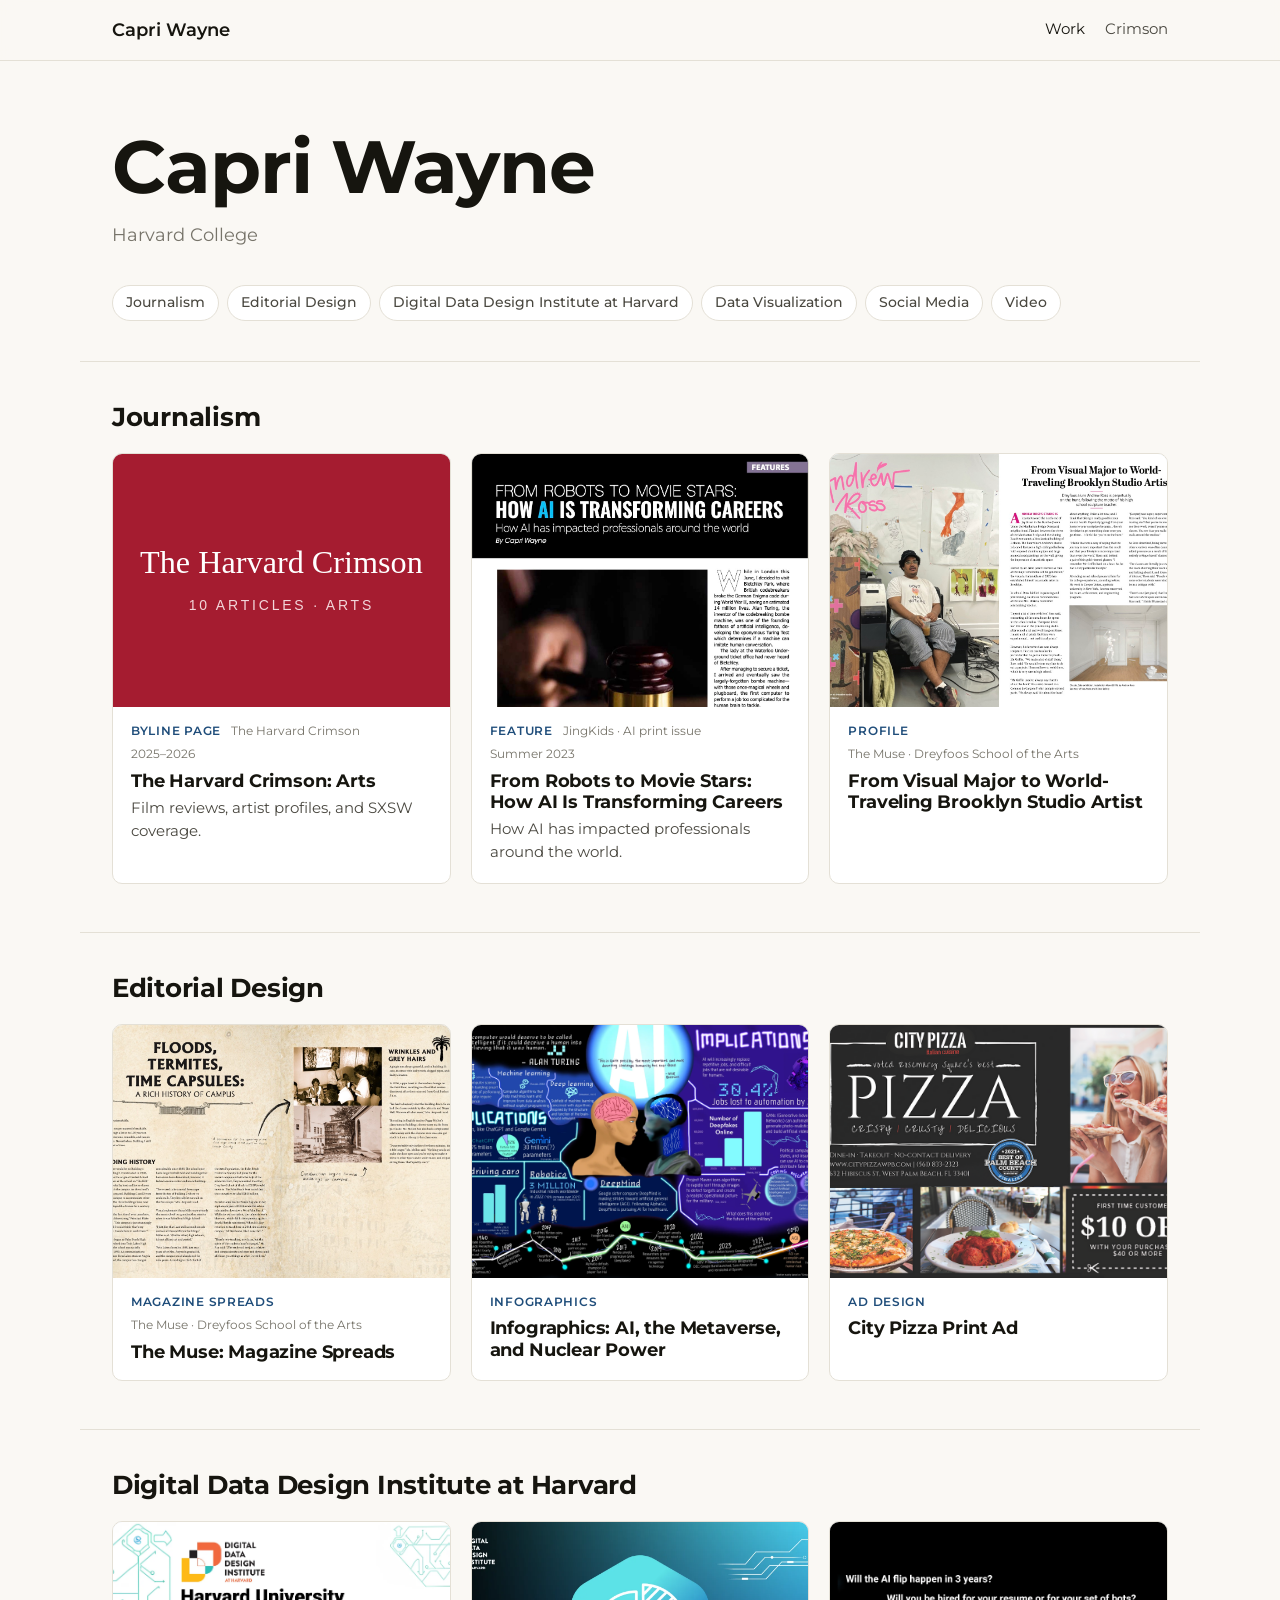
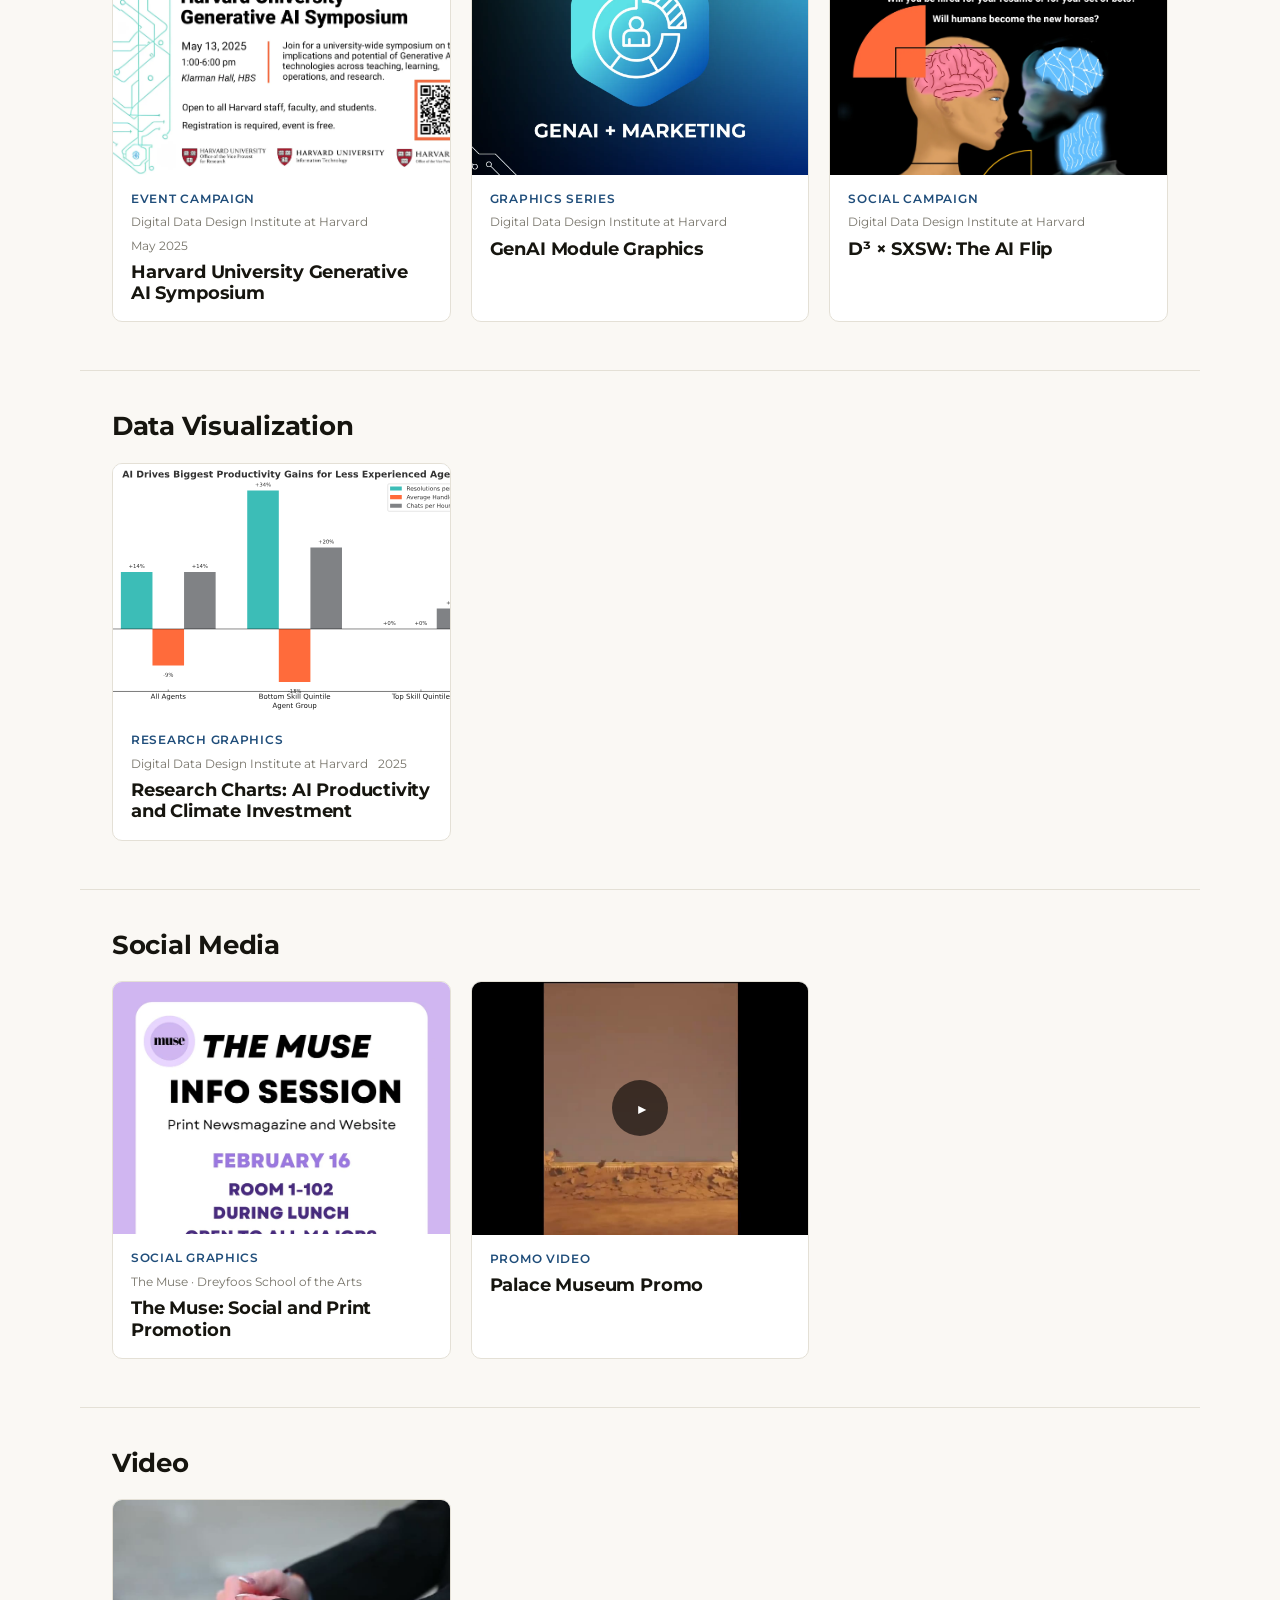
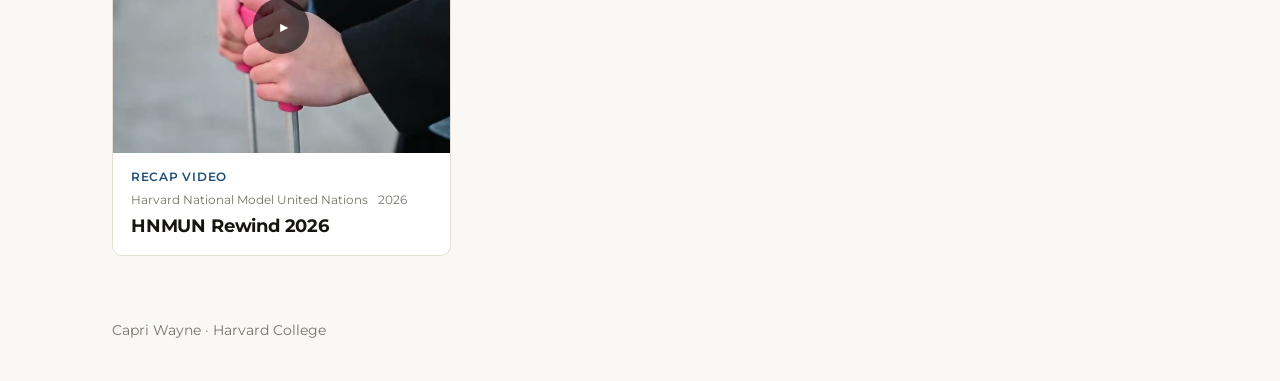
==== index.html @ 08fdefea "Portfolio site: journalism, design, D3, data viz, social, and video work Co-Authored-By: Claude Opus" ====
<!doctype html>
<html lang="en">
<head>
  <meta charset="utf-8">
  <meta name="viewport" content="width=device-width, initial-scale=1">
  <title>Capri Wayne · Portfolio</title>
  <meta name="description" content="Selected work by Capri Wayne, Harvard College.">
  <link rel="preconnect" href="https://fonts.googleapis.com">
  <link rel="preconnect" href="https://fonts.gstatic.com" crossorigin>
  <link href="https://fonts.googleapis.com/css2?family=Montserrat:wght@400;500;600;700&display=swap" rel="stylesheet">
  <link rel="stylesheet" href="assets/css/style.css">
</head>
<body data-page="home">
  <header class="masthead">
    <div class="wrap masthead-inner">
      <a class="brand" href="./" data-site="name"></a>
      <nav class="nav" id="nav"></nav>
    </div>
  </header>

  <main>
    <section class="hero wrap">
      <h1 data-site="name"></h1>
      <p class="school" data-site="school"></p>
    </section>

    <div class="wrap section-jump" id="section-jump" aria-label="Jump to section"></div>
    <div id="sections"></div>
  </main>

  <footer class="wrap footer">
    <span data-site="name"></span> · <span data-site="school"></span>
  </footer>

  <script src="data/content.js"></script>
  <script src="assets/js/site.js"></script>
</body>
</html>
---- assets/css/style.css ----
/* ---------- Tokens ---------- */
:root {
  --paper: #faf8f4;
  --surface: #ffffff;
  --ink: #16150f;
  --ink-2: #4a4840;
  --ink-3: #77746a;
  --rule: #e4e0d6;
  --accent: #1f4d7a;
  --accent-ink: #ffffff;
  --accent-soft: #e6eef6;
  --serif: var(--sans);
  --sans: "Montserrat", system-ui, -apple-system, "Segoe UI", sans-serif;
  --radius: 10px;
  --max: 1120px;
  color-scheme: light;
}
@media (prefers-color-scheme: dark) {
  :root:not([data-theme="light"]) {
    --paper: #141412; --surface: #1c1c19; --ink: #f1eee6; --ink-2: #c4c0b4; --ink-3: #908c80;
    --rule: #2f2e29; --accent: #8db8e3; --accent-ink: #0e1a26; --accent-soft: #1d2a37;
    color-scheme: dark;
  }
}
:root[data-theme="dark"] {
  --paper: #141412; --surface: #1c1c19; --ink: #f1eee6; --ink-2: #c4c0b4; --ink-3: #908c80;
  --rule: #2f2e29; --accent: #8db8e3; --accent-ink: #0e1a26; --accent-soft: #1d2a37;
  color-scheme: dark;
}

/* ---------- Base ---------- */
* { box-sizing: border-box; }
html { scroll-behavior: smooth; }
body { margin: 0; background: var(--paper); color: var(--ink); font: 16px/1.6 var(--sans); -webkit-font-smoothing: antialiased; }
a { color: var(--accent); }
img { max-width: 100%; display: block; }
.wrap { max-width: var(--max); margin: 0 auto; padding: 0 16px; }
@media (min-width: 720px) { .wrap { padding: 0 32px; } }
h1, h2, h3 { font-family: var(--serif); font-weight: 700; line-height: 1.15; margin: 0; letter-spacing: -.01em; }
:focus-visible { outline: 2px solid var(--accent); outline-offset: 2px; }

/* ---------- Masthead ---------- */
.masthead {
  border-bottom: 1px solid var(--rule); position: sticky; top: 0; z-index: 10;
  background: color-mix(in srgb, var(--paper) 92%, transparent); backdrop-filter: blur(8px);
}
.masthead-inner { display: flex; align-items: center; justify-content: space-between; gap: 16px; height: 60px; }
.brand { font-family: var(--serif); font-size: 1.15rem; font-weight: 600; color: var(--ink); text-decoration: none; white-space: nowrap; }
.nav { display: flex; gap: 20px; font-size: .92rem; }
.nav a { color: var(--ink-2); text-decoration: none; }
.nav a:hover, .nav a[aria-current="page"] { color: var(--ink); }

/* ---------- Hero ---------- */
.hero { padding-top: 64px; padding-bottom: 8px; }
.hero h1 { font-size: clamp(2.6rem, 7vw, 4.6rem); letter-spacing: -.015em; }
.school { margin: 10px 0 0; font-size: 1.15rem; color: var(--ink-3); }

.section-jump { display: flex; flex-wrap: wrap; gap: 8px; padding-top: 28px; padding-bottom: 8px; }
.section-jump a {
  font-size: .85rem; font-weight: 500; text-decoration: none; color: var(--ink-2);
  border: 1px solid var(--rule); background: var(--surface); padding: 6px 13px; border-radius: 999px;
}
.section-jump a:hover { border-color: var(--ink-3); color: var(--ink); }

/* ---------- Sections ---------- */
.section { scroll-margin-top: 60px; padding-top: 40px; padding-bottom: 16px; border-top: 1px solid var(--rule); margin-top: 32px; }
.section h2 { font-size: 1.6rem; margin-bottom: 22px; }

/* ---------- Cards ---------- */
.grid { display: grid; gap: 20px; grid-template-columns: repeat(auto-fill, minmax(min(100%, 300px), 1fr)); }
.card {
  display: flex; flex-direction: column; background: var(--surface); border: 1px solid var(--rule);
  border-radius: var(--radius); overflow: hidden; text-decoration: none; color: inherit;
  transition: transform .15s ease, box-shadow .15s ease, border-color .15s ease;
}
.card:hover { transform: translateY(-2px); border-color: var(--ink-3); box-shadow: 0 8px 24px -12px rgb(0 0 0 / .25); }
.card-media { aspect-ratio: 4 / 3; background: var(--accent-soft); position: relative; overflow: hidden; }
.card-media img { width: 100%; height: 100%; object-fit: cover; object-position: top center; }
.card-media .placeholder { position: absolute; inset: 0; display: grid; place-items: center; padding: 24px; text-align: center; }
.card-media .placeholder span { font-family: var(--serif); font-size: 1.6rem; line-height: 1.2; color: var(--accent); }
.play {
  position: absolute; left: 50%; top: 50%; transform: translate(-50%, -50%);
  width: 56px; height: 56px; border-radius: 50%; display: grid; place-items: center;
  background: rgb(0 0 0 / .6); color: #fff; font-size: 1.2rem; padding-left: 4px;
}
.card-body { padding: 14px 18px 18px; display: flex; flex-direction: column; gap: 6px; flex: 1; }
.meta { display: flex; flex-wrap: wrap; align-items: center; gap: 4px 10px; font-size: .76rem; color: var(--ink-3); }
.kind { font-weight: 600; text-transform: uppercase; letter-spacing: .06em; color: var(--accent); }
.card h3 { font-size: 1.15rem; }
.card p { margin: 0; color: var(--ink-2); font-size: .92rem; }

.footer { padding-top: 48px; padding-bottom: 40px; color: var(--ink-3); font-size: .85rem; }

/* ---------- Work detail ---------- */
.article { padding-top: 32px; max-width: 980px; }
.back { display: inline-block; font-size: .9rem; text-decoration: none; color: var(--ink-3); margin-bottom: 20px; }
.back:hover { color: var(--ink); }
.article h1 { font-size: clamp(1.9rem, 4.5vw, 2.8rem); margin: 8px 0 12px; max-width: 26ch; }
.summary { font-size: 1.15rem; color: var(--ink-2); margin: 0 0 8px; }
.media { margin: 28px 0; border-radius: var(--radius); overflow: hidden; border: 1px solid var(--rule); background: var(--surface); }
.media .video { width: 100%; aspect-ratio: 16 / 9; display: block; background: #000; border: 0; }
.media .pdf { width: 100%; height: 82vh; min-height: 460px; display: block; border: 0; }
.pdf-bar { display: flex; justify-content: space-between; gap: 12px; padding: 10px 16px; font-size: .88rem; color: var(--ink-3); border-top: 1px solid var(--rule); }

.gallery { display: grid; gap: 16px; margin: 28px 0; grid-template-columns: repeat(auto-fill, minmax(min(100%, 280px), 1fr)); }
.gallery.single { grid-template-columns: 1fr; }
.gallery figure { margin: 0; }
.g-item {
  display: block; width: 100%; padding: 0; border: 1px solid var(--rule); border-radius: var(--radius);
  overflow: hidden; background: #fff; cursor: zoom-in;
}
.g-item img { width: 100%; height: auto; transition: transform .2s ease; }
.g-item:hover img { transform: scale(1.02); }
.gallery figcaption { font-size: .84rem; color: var(--ink-3); margin-top: 6px; }

.lightbox { border: 0; padding: 0; background: transparent; max-width: 96vw; max-height: 96vh; }
.lightbox::backdrop { background: rgb(0 0 0 / .85); }
.lightbox img { max-width: 94vw; max-height: 86vh; width: auto; margin: 0 auto; background: #fff; border-radius: 6px; }
.lb-caption { color: #eee; text-align: center; margin: 10px 0 0; font-size: .9rem; }
.lb-close {
  position: fixed; top: 14px; right: 18px; width: 40px; height: 40px; border-radius: 50%; border: 0;
  background: rgb(255 255 255 / .15); color: #fff; font-size: 1.6rem; line-height: 1; cursor: pointer;
}

.prose { max-width: 68ch; margin-top: 28px; font-size: 1.07rem; color: var(--ink-2); }
.prose h3 { font-size: 1.3rem; color: var(--ink); margin: 32px 0 6px; }
.prose p { margin: 0 0 16px; }

.cta {
  display: inline-block; padding: 10px 18px; border-radius: 999px; background: var(--accent);
  color: var(--accent-ink); text-decoration: none; font-weight: 600; font-size: .92rem;
}

/* ---------- Crimson ---------- */
.crimson { padding-top: 40px; }
.crimson-head { display: flex; flex-wrap: wrap; align-items: center; justify-content: space-between; gap: 14px; margin-bottom: 20px; }
.crimson-head h1 { font-size: clamp(1.9rem, 4.5vw, 2.6rem); }
.crimson-frame { border: 1px solid var(--rule); border-radius: var(--radius); overflow: hidden; background: #fff; }
.crimson-frame iframe { width: 100%; height: 85vh; min-height: 560px; border: 0; display: block; }
.list-head { font-size: 1.35rem; margin: 40px 0 8px; }
.article-list { list-style: none; padding: 0; margin: 0; }
.article-list li { display: flex; flex-wrap: wrap; justify-content: space-between; gap: 4px 16px; padding: 12px 0; border-bottom: 1px solid var(--rule); }
.article-list a { color: var(--ink); text-decoration: none; font-weight: 500; }
.article-list a:hover { color: var(--accent); }
.article-list .date { color: var(--ink-3); font-size: .88rem; white-space: nowrap; }
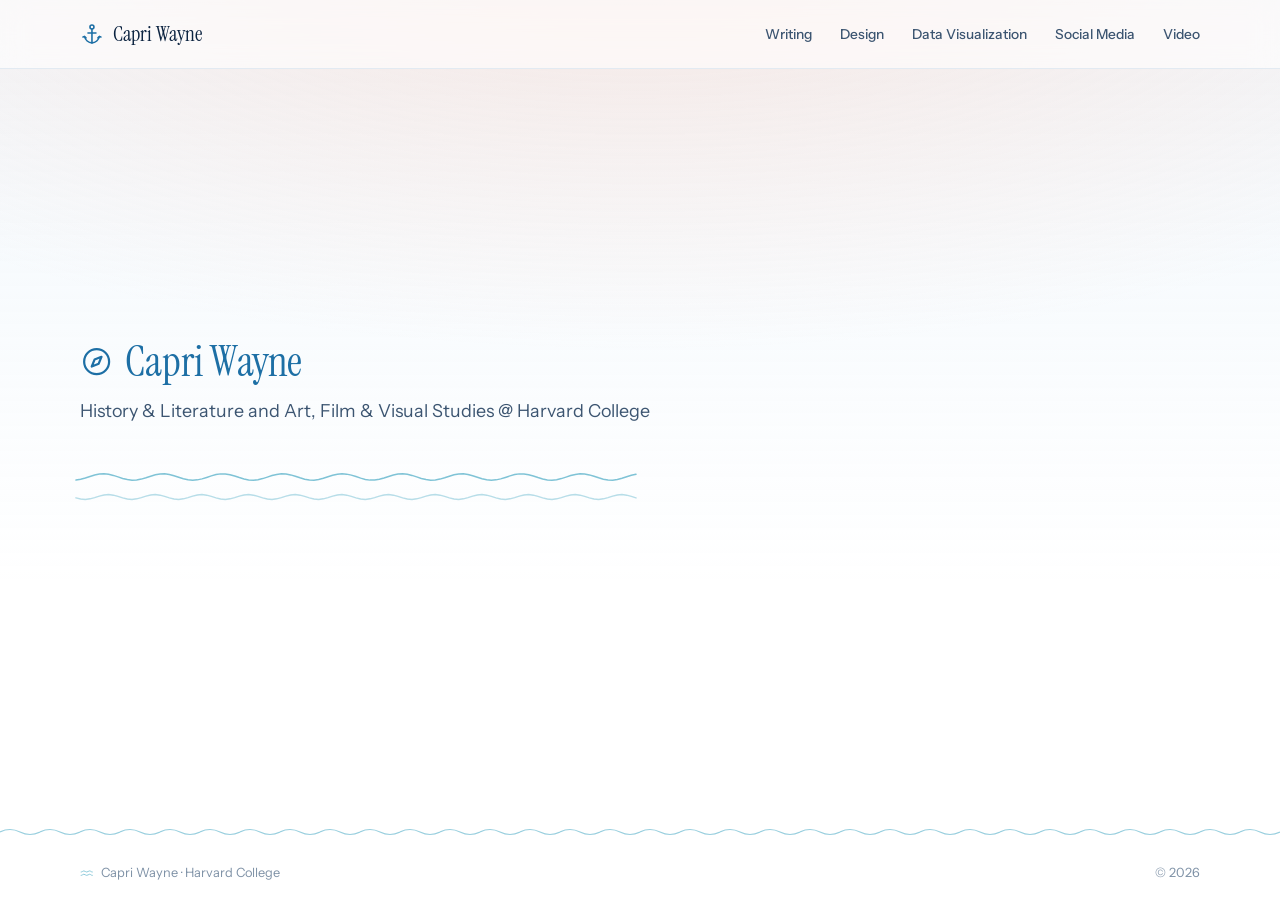
==== commit bcca101f: "Redesign: ocean theme, media-type pages, interactive home, 19 Crimson articles - Home: name, one-lin" ====
--- a/index.html
+++ b/index.html
@@ -3,36 +3,23 @@
 <head>
   <meta charset="utf-8">
   <meta name="viewport" content="width=device-width, initial-scale=1">
-  <title>Capri Wayne · Portfolio</title>
-  <meta name="description" content="Selected work by Capri Wayne, Harvard College.">
+  <title>Capri Wayne</title>
+  <meta name="description" content="Capri Wayne: writing, design, data visualization, social media, and video.">
   <link rel="preconnect" href="https://fonts.googleapis.com">
   <link rel="preconnect" href="https://fonts.gstatic.com" crossorigin>
-  <link href="https://fonts.googleapis.com/css2?family=Montserrat:wght@400;500;600;700&display=swap" rel="stylesheet">
-  <link rel="stylesheet" href="assets/css/style.css">
+  <link href="https://fonts.googleapis.com/css2?family=Instrument+Sans:wght@400;500;600&family=Instrument+Serif:ital@0;1&display=swap" rel="stylesheet">
+  <link rel="stylesheet" href="assets/css/style.css?v=10">
 </head>
 <body data-page="home">
-  <header class="masthead">
-    <div class="wrap masthead-inner">
-      <a class="brand" href="./" data-site="name"></a>
-      <nav class="nav" id="nav"></nav>
-    </div>
-  </header>
-
-  <main>
-    <section class="hero wrap">
-      <h1 data-site="name"></h1>
-      <p class="school" data-site="school"></p>
-    </section>
-
-    <div class="wrap section-jump" id="section-jump" aria-label="Jump to section"></div>
-    <div id="sections"></div>
-  </main>
-
-  <footer class="wrap footer">
-    <span data-site="name"></span> · <span data-site="school"></span>
-  </footer>
-
-  <script src="data/content.js"></script>
-  <script src="assets/js/site.js"></script>
+  <header class="site-header" id="site-header"></header>
+  <main id="main"></main>
+  <footer class="site-footer" id="site-footer"></footer>
+  <dialog class="lightbox" id="lightbox" aria-label="Enlarged image">
+    <button class="lb-close" aria-label="Close">×</button>
+    <img alt="">
+    <p class="lb-caption"></p>
+  </dialog>
+  <script src="data/content.js?v=10"></script>
+  <script src="assets/js/site.js?v=10"></script>
 </body>
 </html>
--- a/assets/css/style.css
+++ b/assets/css/style.css
@@ -1,145 +1,343 @@
-/* ---------- Tokens ---------- */
+/* ============ Tokens (ocean) ============ */
 :root {
-  --paper: #faf8f4;
+  --bg: #ffffff;
   --surface: #ffffff;
-  --ink: #16150f;
-  --ink-2: #4a4840;
-  --ink-3: #77746a;
-  --rule: #e4e0d6;
-  --accent: #1f4d7a;
-  --accent-ink: #ffffff;
-  --accent-soft: #e6eef6;
-  --serif: var(--sans);
-  --sans: "Montserrat", system-ui, -apple-system, "Segoe UI", sans-serif;
-  --radius: 10px;
-  --max: 1120px;
+  --surface-2: #f2f7fb;      /* sea-mist */
+  --ink: #0b2340;            /* deep navy */
+  --ink-2: #3c5571;
+  --ink-3: #7e91a6;
+  --rule: #e2eaf2;
+  --accent: #1d6fa5;         /* ocean blue */
+  --foam: #7fc3d6;           /* sea foam */
+  --btn-ink: #ffffff;
+  --shadow: 0 1px 2px rgb(11 35 64 / .05), 0 14px 34px -18px rgb(11 35 64 / .28);
+  --font: "Instrument Sans", system-ui, -apple-system, "Segoe UI", sans-serif;
+  --display: "Instrument Serif", "Iowan Old Style", Georgia, serif;
+  --r: 14px;
+  --max: 1200px;
+  --header-h: 68px;
   color-scheme: light;
 }
 @media (prefers-color-scheme: dark) {
   :root:not([data-theme="light"]) {
-    --paper: #141412; --surface: #1c1c19; --ink: #f1eee6; --ink-2: #c4c0b4; --ink-3: #908c80;
-    --rule: #2f2e29; --accent: #8db8e3; --accent-ink: #0e1a26; --accent-soft: #1d2a37;
+    --bg: #061321; --surface: #0b1d30; --surface-2: #10263d; --ink: #e9f2f9; --ink-2: #aec2d5;
+    --ink-3: #7189a1; --rule: #18324c; --accent: #6db8e0; --foam: #4f9fb8; --btn-ink: #061321;
+    --shadow: 0 1px 2px rgb(0 0 0 / .3), 0 14px 34px -18px rgb(0 0 0 / .7);
     color-scheme: dark;
   }
 }
 :root[data-theme="dark"] {
-  --paper: #141412; --surface: #1c1c19; --ink: #f1eee6; --ink-2: #c4c0b4; --ink-3: #908c80;
-  --rule: #2f2e29; --accent: #8db8e3; --accent-ink: #0e1a26; --accent-soft: #1d2a37;
+  --bg: #061321; --surface: #0b1d30; --surface-2: #10263d; --ink: #e9f2f9; --ink-2: #aec2d5;
+  --ink-3: #7189a1; --rule: #18324c; --accent: #6db8e0; --foam: #4f9fb8; --btn-ink: #061321;
+  --shadow: 0 1px 2px rgb(0 0 0 / .3), 0 14px 34px -18px rgb(0 0 0 / .7);
   color-scheme: dark;
 }
 
-/* ---------- Base ---------- */
+/* ============ Base ============ */
 * { box-sizing: border-box; }
 html { scroll-behavior: smooth; }
-body { margin: 0; background: var(--paper); color: var(--ink); font: 16px/1.6 var(--sans); -webkit-font-smoothing: antialiased; }
-a { color: var(--accent); }
+body {
+  margin: 0; min-height: 100vh; display: flex; flex-direction: column;
+  background: var(--bg); color: var(--ink);
+  font: 400 16px/1.6 var(--font); -webkit-font-smoothing: antialiased;
+}
+main { flex: 1; }
+a { color: inherit; }
 img { max-width: 100%; display: block; }
-.wrap { max-width: var(--max); margin: 0 auto; padding: 0 16px; }
-@media (min-width: 720px) { .wrap { padding: 0 32px; } }
-h1, h2, h3 { font-family: var(--serif); font-weight: 700; line-height: 1.15; margin: 0; letter-spacing: -.01em; }
-:focus-visible { outline: 2px solid var(--accent); outline-offset: 2px; }
-
-/* ---------- Masthead ---------- */
-.masthead {
-  border-bottom: 1px solid var(--rule); position: sticky; top: 0; z-index: 10;
-  background: color-mix(in srgb, var(--paper) 92%, transparent); backdrop-filter: blur(8px);
-}
-.masthead-inner { display: flex; align-items: center; justify-content: space-between; gap: 16px; height: 60px; }
-.brand { font-family: var(--serif); font-size: 1.15rem; font-weight: 600; color: var(--ink); text-decoration: none; white-space: nowrap; }
-.nav { display: flex; gap: 20px; font-size: .92rem; }
-.nav a { color: var(--ink-2); text-decoration: none; }
-.nav a:hover, .nav a[aria-current="page"] { color: var(--ink); }
-
-/* ---------- Hero ---------- */
-.hero { padding-top: 64px; padding-bottom: 8px; }
-.hero h1 { font-size: clamp(2.6rem, 7vw, 4.6rem); letter-spacing: -.015em; }
-.school { margin: 10px 0 0; font-size: 1.15rem; color: var(--ink-3); }
-
-.section-jump { display: flex; flex-wrap: wrap; gap: 8px; padding-top: 28px; padding-bottom: 8px; }
-.section-jump a {
-  font-size: .85rem; font-weight: 500; text-decoration: none; color: var(--ink-2);
-  border: 1px solid var(--rule); background: var(--surface); padding: 6px 13px; border-radius: 999px;
-}
-.section-jump a:hover { border-color: var(--ink-3); color: var(--ink); }
-
-/* ---------- Sections ---------- */
-.section { scroll-margin-top: 60px; padding-top: 40px; padding-bottom: 16px; border-top: 1px solid var(--rule); margin-top: 32px; }
-.section h2 { font-size: 1.6rem; margin-bottom: 22px; }
-
-/* ---------- Cards ---------- */
-.grid { display: grid; gap: 20px; grid-template-columns: repeat(auto-fill, minmax(min(100%, 300px), 1fr)); }
-.card {
-  display: flex; flex-direction: column; background: var(--surface); border: 1px solid var(--rule);
-  border-radius: var(--radius); overflow: hidden; text-decoration: none; color: inherit;
-  transition: transform .15s ease, box-shadow .15s ease, border-color .15s ease;
-}
-.card:hover { transform: translateY(-2px); border-color: var(--ink-3); box-shadow: 0 8px 24px -12px rgb(0 0 0 / .25); }
-.card-media { aspect-ratio: 4 / 3; background: var(--accent-soft); position: relative; overflow: hidden; }
-.card-media img { width: 100%; height: 100%; object-fit: cover; object-position: top center; }
-.card-media .placeholder { position: absolute; inset: 0; display: grid; place-items: center; padding: 24px; text-align: center; }
-.card-media .placeholder span { font-family: var(--serif); font-size: 1.6rem; line-height: 1.2; color: var(--accent); }
+h1, h2, h3 { margin: 0; font-weight: 700; letter-spacing: -.02em; line-height: 1.1; }
+.wrap { width: 100%; max-width: var(--max); margin: 0 auto; padding: 0 20px; }
+@media (min-width: 760px) { .wrap { padding: 0 40px; } }
+:focus-visible { outline: 2px solid var(--ink); outline-offset: 3px; border-radius: 4px; }
+.kicker { margin: 0; font-size: .7rem; font-weight: 600; letter-spacing: .14em; text-transform: uppercase; color: var(--ink-3); }
+
+/* ============ Header ============ */
+.site-header {
+  position: sticky; top: 0; z-index: 20;
+  background: color-mix(in srgb, var(--bg) 85%, transparent);
+  backdrop-filter: saturate(1.4) blur(14px); -webkit-backdrop-filter: saturate(1.4) blur(14px);
+  border-bottom: 1px solid var(--rule);
+}
+.header-inner { display: flex; align-items: center; justify-content: space-between; gap: 24px; min-height: var(--header-h); }
+.brand { font-weight: 700; font-size: 1rem; letter-spacing: -.01em; text-decoration: none; white-space: nowrap; }
+.nav { display: flex; gap: 28px; }
+.nav a {
+  position: relative; text-decoration: none; font-size: .86rem; font-weight: 500; color: var(--ink-2);
+  white-space: nowrap; padding: 6px 0; transition: color .15s;
+}
+.nav a:hover { color: var(--ink); }
+.nav a[aria-current="page"] { color: var(--ink); }
+.nav a[aria-current="page"]::after {
+  content: ""; position: absolute; left: 0; right: 0; bottom: -1px; height: 2px; background: var(--ink); border-radius: 2px;
+}
+@media (max-width: 860px) {
+  .header-inner { flex-direction: column; align-items: stretch; gap: 0; padding-top: 14px; }
+  .nav { overflow-x: auto; gap: 22px; padding: 6px 0 10px; scrollbar-width: none; margin: 0 -20px; padding-left: 20px; padding-right: 20px; }
+  .nav::-webkit-scrollbar { display: none; }
+  .nav a[aria-current="page"]::after { bottom: 2px; }
+}
+
+/* ============ Home ============ */
+.home {
+  min-height: calc(100vh - var(--header-h) - 90px);
+  display: flex; flex-direction: column; justify-content: center;
+  padding-top: 72px; padding-bottom: 96px;
+}
+.home .eyebrow { margin: 0 0 20px; font-size: .78rem; font-weight: 600; letter-spacing: .16em; text-transform: uppercase; color: var(--ink-3); }
+.home-name { font-size: clamp(3.2rem, 11vw, 8.5rem); letter-spacing: -.045em; line-height: .92; }
+.home-bio {
+  margin: 36px 0 0; max-width: 36ch;
+  font-size: clamp(1.15rem, 2.2vw, 1.55rem); font-weight: 300; line-height: 1.5; color: var(--ink-2);
+}
+
+/* ============ Category page ============ */
+.page-head { padding-top: 72px; padding-bottom: 40px; }
+.page-head h1 { font-size: clamp(2.6rem, 7vw, 5rem); letter-spacing: -.04em; }
+.count { margin: 14px 0 0; font-size: .8rem; font-weight: 600; letter-spacing: .14em; text-transform: uppercase; color: var(--ink-3); }
+.back { display: inline-block; margin-bottom: 28px; font-size: .85rem; font-weight: 500; color: var(--ink-3); text-decoration: none; }
+.back:hover { color: var(--ink); }
+
+.block { padding-bottom: 72px; }
+.block-head { display: flex; align-items: baseline; gap: 12px; padding-top: 32px; margin-bottom: 28px; border-top: 1px solid var(--rule); }
+.block-head h2 { font-size: 1.35rem; }
+.block-count { font-size: .85rem; font-weight: 600; color: var(--ink-3); }
+
+/* ============ Cards ============ */
+.grid { display: grid; gap: 48px 28px; grid-template-columns: repeat(auto-fill, minmax(min(100%, 320px), 1fr)); }
+.card { display: flex; flex-direction: column; gap: 18px; text-decoration: none; color: inherit; }
+.card-media { position: relative; aspect-ratio: 4 / 3; border-radius: var(--r); overflow: hidden; background: var(--surface-2); }
+.card-media img { width: 100%; height: 100%; object-fit: cover; object-position: top center; transition: transform .5s cubic-bezier(.2, .7, .2, 1); }
+.card:hover .card-media img { transform: scale(1.035); }
+.card-body { display: flex; flex-direction: column; gap: 8px; }
+.card h3 { font-size: 1.12rem; font-weight: 600; letter-spacing: -.01em; line-height: 1.3; }
+.card:hover h3 { text-decoration: underline; text-underline-offset: 4px; text-decoration-thickness: 1px; }
+.card-meta { margin: 0; font-size: .85rem; color: var(--ink-3); }
 .play {
-  position: absolute; left: 50%; top: 50%; transform: translate(-50%, -50%);
-  width: 56px; height: 56px; border-radius: 50%; display: grid; place-items: center;
-  background: rgb(0 0 0 / .6); color: #fff; font-size: 1.2rem; padding-left: 4px;
-}
-.card-body { padding: 14px 18px 18px; display: flex; flex-direction: column; gap: 6px; flex: 1; }
-.meta { display: flex; flex-wrap: wrap; align-items: center; gap: 4px 10px; font-size: .76rem; color: var(--ink-3); }
-.kind { font-weight: 600; text-transform: uppercase; letter-spacing: .06em; color: var(--accent); }
-.card h3 { font-size: 1.15rem; }
-.card p { margin: 0; color: var(--ink-2); font-size: .92rem; }
-
-.footer { padding-top: 48px; padding-bottom: 40px; color: var(--ink-3); font-size: .85rem; }
-
-/* ---------- Work detail ---------- */
-.article { padding-top: 32px; max-width: 980px; }
-.back { display: inline-block; font-size: .9rem; text-decoration: none; color: var(--ink-3); margin-bottom: 20px; }
-.back:hover { color: var(--ink); }
-.article h1 { font-size: clamp(1.9rem, 4.5vw, 2.8rem); margin: 8px 0 12px; max-width: 26ch; }
-.summary { font-size: 1.15rem; color: var(--ink-2); margin: 0 0 8px; }
-.media { margin: 28px 0; border-radius: var(--radius); overflow: hidden; border: 1px solid var(--rule); background: var(--surface); }
-.media .video { width: 100%; aspect-ratio: 16 / 9; display: block; background: #000; border: 0; }
-.media .pdf { width: 100%; height: 82vh; min-height: 460px; display: block; border: 0; }
-.pdf-bar { display: flex; justify-content: space-between; gap: 12px; padding: 10px 16px; font-size: .88rem; color: var(--ink-3); border-top: 1px solid var(--rule); }
-
-.gallery { display: grid; gap: 16px; margin: 28px 0; grid-template-columns: repeat(auto-fill, minmax(min(100%, 280px), 1fr)); }
-.gallery.single { grid-template-columns: 1fr; }
-.gallery figure { margin: 0; }
+  position: absolute; left: 50%; top: 50%; width: 64px; height: 64px; transform: translate(-50%, -50%);
+  border-radius: 50%; background: rgb(255 255 255 / .92); box-shadow: 0 8px 24px rgb(0 0 0 / .25);
+}
+.play::after {
+  content: ""; position: absolute; left: 26px; top: 21px;
+  border-style: solid; border-width: 11px 0 11px 18px; border-color: transparent transparent transparent #111;
+}
+
+/* ============ Crimson ============ */
+.crimson-block .crimson-top,
+.crimson-block .filters,
+.crimson-block .article-list,
+.crimson-block .crimson-actions { max-width: none; }
+.crimson-block {
+  margin-bottom: 72px; padding-bottom: 0;
+}
+.crimson-block > * { position: relative; }
+.crimson-top {
+  display: flex; flex-wrap: wrap; align-items: flex-end; justify-content: space-between; gap: 24px;
+  padding: 32px 0 28px; border-top: 1px solid var(--rule);
+}
+.crimson-title { font-size: clamp(1.6rem, 3.5vw, 2.4rem); margin-top: 10px; letter-spacing: -.03em; }
+.crimson-range { margin: 8px 0 0; color: var(--ink-3); font-size: .9rem; }
+.stat { display: flex; align-items: baseline; gap: 10px; }
+.stat-n { font-size: clamp(3.4rem, 8vw, 5.5rem); font-weight: 700; letter-spacing: -.05em; line-height: .9; }
+.stat-l { font-size: .8rem; font-weight: 600; letter-spacing: .14em; text-transform: uppercase; color: var(--ink-3); }
+
+.filters { display: flex; flex-wrap: wrap; gap: 8px; margin-bottom: 8px; }
+.filters button {
+  font: 500 .82rem var(--font); color: var(--ink-2); background: transparent;
+  border: 1px solid var(--rule); border-radius: 999px; padding: 8px 15px; cursor: pointer; transition: all .15s;
+}
+.filters button span { color: var(--ink-3); margin-left: 4px; font-weight: 600; }
+.filters button:hover { border-color: var(--ink-3); color: var(--ink); }
+.filters button[aria-selected="true"] { background: var(--ink); border-color: var(--ink); color: var(--btn-ink); }
+.filters button[aria-selected="true"] span { color: inherit; opacity: .6; }
+
+.article-list { list-style: none; margin: 16px 0 0; padding: 0; border-top: 1px solid var(--rule); }
+.article-list li { border-bottom: 1px solid var(--rule); }
+.article-list a {
+  display: grid; grid-template-columns: 96px 1fr auto; align-items: baseline; gap: 6px 24px;
+  padding: 18px 8px; text-decoration: none; transition: background .15s;
+}
+.article-list a:hover { background: var(--surface-2); }
+.article-list a:hover .a-title { text-decoration: underline; text-underline-offset: 4px; text-decoration-thickness: 1px; }
+.a-date { font-size: .82rem; color: var(--ink-3); font-variant-numeric: tabular-nums; white-space: nowrap; }
+.a-title { font-weight: 500; line-height: 1.4; }
+.a-type { font-size: .68rem; font-weight: 600; letter-spacing: .12em; text-transform: uppercase; color: var(--ink-3); }
+@media (max-width: 620px) {
+  .article-list a { grid-template-columns: 1fr auto; padding: 16px 4px; }
+  .a-date { grid-column: 1; grid-row: 1; }
+  .a-type { grid-column: 2; grid-row: 1; }
+  .a-title { grid-column: 1 / -1; }
+}
+.crimson-actions { display: flex; flex-wrap: wrap; gap: 12px; margin-top: 28px; }
+
+.frame { border: 1px solid var(--rule); border-radius: var(--r); overflow: hidden; background: #fff; box-shadow: var(--shadow); margin-bottom: 56px; }
+.frame iframe { display: block; width: 100%; height: 80vh; min-height: 560px; border: 0; }
+
+/* ============ Buttons ============ */
+.btn {
+  display: inline-flex; align-items: center; gap: 8px; padding: 12px 22px; border-radius: 999px;
+  background: var(--ink); color: var(--btn-ink); border: 1px solid var(--ink);
+  font-size: .86rem; font-weight: 600; text-decoration: none; transition: opacity .15s;
+}
+.btn:hover { opacity: .85; }
+.btn-ghost { background: transparent; color: var(--ink); border-color: var(--rule); }
+.btn-ghost:hover { border-color: var(--ink); opacity: 1; }
+
+/* ============ Work detail ============ */
+.detail { padding-top: 56px; padding-bottom: 40px; }
+.detail h1 { font-size: clamp(2.1rem, 5vw, 3.8rem); letter-spacing: -.035em; margin-top: 14px; max-width: 22ch; }
+.detail-meta { margin: 18px 0 0; color: var(--ink-3); font-size: .95rem; }
+.summary { margin: 16px 0 0; max-width: 60ch; font-size: 1.15rem; font-weight: 300; color: var(--ink-2); }
+.detail .btn { margin-top: 24px; }
+.media { margin: 48px 0 0; border-radius: var(--r); overflow: hidden; background: var(--surface); border: 1px solid var(--rule); box-shadow: var(--shadow); }
+.media video, .media .yt { display: block; width: 100%; aspect-ratio: 16 / 9; height: auto; background: #000; border: 0; }
+.pdf-wrap { padding: 0; }
+.media .pdf { display: block; width: 100%; height: 82vh; min-height: 480px; border: 0; }
+.pdf-bar {
+  display: flex; flex-wrap: wrap; justify-content: space-between; gap: 8px 16px; padding: 14px 20px;
+  border-top: 1px solid var(--rule); font-size: .86rem; color: var(--ink-2);
+}
+.pdf-bar a { font-weight: 600; color: var(--ink); text-decoration: none; }
+.pdf-bar a:hover { text-decoration: underline; }
+
+.gallery { margin-top: 48px; columns: 2 340px; column-gap: 24px; }
+.gallery.single { columns: 1; }
+.gallery figure { margin: 0 0 28px; break-inside: avoid; }
 .g-item {
-  display: block; width: 100%; padding: 0; border: 1px solid var(--rule); border-radius: var(--radius);
-  overflow: hidden; background: #fff; cursor: zoom-in;
-}
-.g-item img { width: 100%; height: auto; transition: transform .2s ease; }
+  display: block; width: 100%; padding: 0; border: 1px solid var(--rule); border-radius: var(--r);
+  overflow: hidden; background: #fff; cursor: zoom-in; box-shadow: var(--shadow);
+}
+.g-item img { width: 100%; height: auto; transition: transform .5s cubic-bezier(.2, .7, .2, 1); }
 .g-item:hover img { transform: scale(1.02); }
-.gallery figcaption { font-size: .84rem; color: var(--ink-3); margin-top: 6px; }
-
-.lightbox { border: 0; padding: 0; background: transparent; max-width: 96vw; max-height: 96vh; }
-.lightbox::backdrop { background: rgb(0 0 0 / .85); }
-.lightbox img { max-width: 94vw; max-height: 86vh; width: auto; margin: 0 auto; background: #fff; border-radius: 6px; }
-.lb-caption { color: #eee; text-align: center; margin: 10px 0 0; font-size: .9rem; }
+.gallery figcaption { margin-top: 10px; font-size: .84rem; color: var(--ink-3); }
+
+.next {
+  display: flex; flex-direction: column; gap: 8px; margin-top: 72px; padding: 32px 0 8px;
+  border-top: 1px solid var(--rule); text-decoration: none;
+}
+.next-l { font-size: .7rem; font-weight: 600; letter-spacing: .14em; text-transform: uppercase; color: var(--ink-3); }
+.next-t { font-size: clamp(1.2rem, 3vw, 1.8rem); font-weight: 600; letter-spacing: -.02em; }
+.next:hover .next-t { text-decoration: underline; text-underline-offset: 6px; text-decoration-thickness: 1px; }
+
+/* ============ Lightbox ============ */
+.lightbox { border: 0; padding: 0; background: transparent; max-width: 96vw; max-height: 96vh; overflow: visible; }
+.lightbox::backdrop { background: rgb(10 10 12 / .9); backdrop-filter: blur(4px); }
+.lightbox img { max-width: 94vw; max-height: 86vh; width: auto; margin: 0 auto; background: #fff; border-radius: 8px; }
+.lb-caption { margin: 12px 0 0; text-align: center; color: #ddd; font-size: .9rem; }
 .lb-close {
-  position: fixed; top: 14px; right: 18px; width: 40px; height: 40px; border-radius: 50%; border: 0;
-  background: rgb(255 255 255 / .15); color: #fff; font-size: 1.6rem; line-height: 1; cursor: pointer;
-}
-
-.prose { max-width: 68ch; margin-top: 28px; font-size: 1.07rem; color: var(--ink-2); }
-.prose h3 { font-size: 1.3rem; color: var(--ink); margin: 32px 0 6px; }
-.prose p { margin: 0 0 16px; }
-
-.cta {
-  display: inline-block; padding: 10px 18px; border-radius: 999px; background: var(--accent);
-  color: var(--accent-ink); text-decoration: none; font-weight: 600; font-size: .92rem;
-}
-
-/* ---------- Crimson ---------- */
-.crimson { padding-top: 40px; }
-.crimson-head { display: flex; flex-wrap: wrap; align-items: center; justify-content: space-between; gap: 14px; margin-bottom: 20px; }
-.crimson-head h1 { font-size: clamp(1.9rem, 4.5vw, 2.6rem); }
-.crimson-frame { border: 1px solid var(--rule); border-radius: var(--radius); overflow: hidden; background: #fff; }
-.crimson-frame iframe { width: 100%; height: 85vh; min-height: 560px; border: 0; display: block; }
-.list-head { font-size: 1.35rem; margin: 40px 0 8px; }
-.article-list { list-style: none; padding: 0; margin: 0; }
-.article-list li { display: flex; flex-wrap: wrap; justify-content: space-between; gap: 4px 16px; padding: 12px 0; border-bottom: 1px solid var(--rule); }
-.article-list a { color: var(--ink); text-decoration: none; font-weight: 500; }
-.article-list a:hover { color: var(--accent); }
-.article-list .date { color: var(--ink-3); font-size: .88rem; white-space: nowrap; }
+  position: fixed; top: 16px; right: 20px; width: 44px; height: 44px; border: 0; border-radius: 50%;
+  background: rgb(255 255 255 / .12); color: #fff; font-size: 1.6rem; line-height: 1; cursor: pointer;
+}
+.lb-close:hover { background: rgb(255 255 255 / .22); }
+
+/* ============ Footer ============ */
+.site-footer { border-top: 1px solid var(--rule); }
+.footer-inner { display: flex; flex-wrap: wrap; justify-content: space-between; gap: 8px; padding-top: 28px; padding-bottom: 28px; font-size: .8rem; color: var(--ink-3); }
+
+/* ============ Nautical touches ============ */
+.icon { width: 1.05em; height: 1.05em; flex: none; display: inline-block; vertical-align: -.15em; }
+
+/* Wavy underline on the current menu item */
+.nav a[aria-current="page"]::after {
+  height: 6px; bottom: -3px; background: none; border-radius: 0;
+  -webkit-mask: url("data:image/svg+xml,%3Csvg xmlns='http://www.w3.org/2000/svg' width='16' height='6' viewBox='0 0 16 6'%3E%3Cpath d='M0 3 Q4 0 8 3 T16 3' fill='none' stroke='black' stroke-width='1.6'/%3E%3C/svg%3E") repeat-x 0 0 / 16px 6px;
+          mask: url("data:image/svg+xml,%3Csvg xmlns='http://www.w3.org/2000/svg' width='16' height='6' viewBox='0 0 16 6'%3E%3Cpath d='M0 3 Q4 0 8 3 T16 3' fill='none' stroke='black' stroke-width='1.6'/%3E%3C/svg%3E") repeat-x 0 0 / 16px 6px;
+  background-color: var(--accent);
+}
+@media (max-width: 860px) { .nav a[aria-current="page"]::after { bottom: 0; } }
+
+/* Brand mark */
+.brand { display: inline-flex; align-items: center; gap: 9px; }
+.brand .icon { color: var(--accent); width: 1.15em; height: 1.15em; }
+
+/* Home: compass eyebrow + gentle waves */
+.home .eyebrow { display: inline-flex; align-items: center; gap: 10px; color: var(--accent); }
+.home-waves { margin-top: 56px; width: min(420px, 80%); height: 28px; color: var(--foam); overflow: visible; }
+.home-waves path { animation: drift 9s ease-in-out infinite alternate; }
+.home-waves path:nth-child(2) { animation-duration: 12s; opacity: .55; }
+@keyframes drift { from { transform: translateX(0); } to { transform: translateX(-24px); } }
+@media (prefers-reduced-motion: reduce) { .home-waves path { animation: none; } }
+
+/* Accents */
+.kicker, .count, .stat-l, .next-l { color: var(--accent); }
+.stat-n { color: var(--ink); }
+.back { display: inline-flex; align-items: center; gap: 6px; }
+.btn { gap: 9px; }
+.btn .icon { width: 1.1em; height: 1.1em; }
+.btn:not(.btn-ghost) { background: var(--ink); border-color: var(--ink); }
+.btn-ghost:hover { border-color: var(--accent); color: var(--accent); }
+.filters button[aria-selected="true"] { background: var(--ink); border-color: var(--ink); }
+.article-list a:hover { background: var(--surface-2); }
+.card:hover h3, .next:hover .next-t { color: var(--accent); }
+.play { background: rgb(255 255 255 / .94); }
+.play::after { border-color: transparent transparent transparent var(--ink); }
+.next-t { display: inline-flex; align-items: center; gap: 10px; }
+
+/* Footer wave edge */
+.site-footer { position: relative; border-top: 0; margin-top: 24px; }
+.site-footer::before {
+  content: ""; position: absolute; left: 0; right: 0; top: -8px; height: 10px;
+  -webkit-mask: url("data:image/svg+xml,%3Csvg xmlns='http://www.w3.org/2000/svg' width='40' height='10' viewBox='0 0 40 10'%3E%3Cpath d='M0 5 Q10 0 20 5 T40 5' fill='none' stroke='black' stroke-width='1.2'/%3E%3C/svg%3E") repeat-x 0 0 / 40px 10px;
+          mask: url("data:image/svg+xml,%3Csvg xmlns='http://www.w3.org/2000/svg' width='40' height='10' viewBox='0 0 40 10'%3E%3Cpath d='M0 5 Q10 0 20 5 T40 5' fill='none' stroke='black' stroke-width='1.2'/%3E%3C/svg%3E") repeat-x 0 0 / 40px 10px;
+  background-color: var(--foam); opacity: .8;
+}
+.footer-inner span:first-child { display: inline-flex; align-items: center; gap: 8px; }
+.footer-inner .icon { color: var(--foam); }
+
+/* ============ Type: Instrument Serif headings + Instrument Sans text ============ */
+h1, h2, h3, .crimson-title, .stat-n, .next-t { font-family: var(--display); font-weight: 400; letter-spacing: -.01em; }
+.page-head h1 { font-size: clamp(3rem, 8vw, 5.6rem); letter-spacing: -.02em; line-height: 1; }
+.detail h1 { font-size: clamp(2.4rem, 5.5vw, 4.2rem); letter-spacing: -.015em; line-height: 1.05; }
+.card h3 { font-size: 1.45rem; font-weight: 400; line-height: 1.2; letter-spacing: 0; }
+.block-head h2 { font-size: 1.7rem; }
+.crimson-title { font-size: clamp(2rem, 4vw, 2.8rem); }
+.stat-n { font-size: clamp(4rem, 9vw, 6.4rem); letter-spacing: -.02em; }
+.next-t { font-size: clamp(1.5rem, 3.4vw, 2.2rem); font-weight: 400; }
+.brand { font-family: var(--display); font-weight: 400; font-size: 1.3rem; letter-spacing: 0; }
+.a-title { font-weight: 500; }
+
+/* ============ Home: small name + one-line bio ============ */
+.home { justify-content: center; }
+.home-name {
+  display: inline-flex; align-items: center; gap: 12px;
+  font-size: clamp(1.9rem, 3.6vw, 2.6rem); line-height: 1.1; letter-spacing: 0; color: var(--accent);
+}
+.home-name .icon { width: .8em; height: .8em; }
+.home-bio { margin-top: 14px; max-width: 64ch; font-size: clamp(1rem, 1.6vw, 1.12rem); font-weight: 400; color: var(--ink-2); }
+.home-waves { margin-top: 40px; width: min(280px, 70%); }
+
+/* ============ Home interactions ============ */
+/* 5 · Time-of-day sky (very faint, white stays the base) */
+.sky {
+  position: fixed; inset: 0; z-index: -1; pointer-events: none;
+  background:
+    radial-gradient(120% 70% at 50% -10%, var(--glow, transparent), transparent 70%),
+    linear-gradient(to bottom, var(--wash, transparent), transparent 65%);
+  transition: background 2s ease;
+}
+@media (prefers-color-scheme: dark) { :root:not([data-theme="light"]) .sky { opacity: .55; } }
+:root[data-theme="dark"] .sky { opacity: .55; }
+body[data-page="home"] .site-header { background: color-mix(in srgb, var(--bg) 60%, transparent); }
+
+/* 3 · Ink-drawn name */
+.home-name-text { position: relative; display: inline-block; }
+.home-name.inking .home-name-text { color: transparent; }
+.home-name .ink { position: absolute; left: 0; top: 0; overflow: visible; }
+.home-name .ink text {
+  fill: var(--accent); fill-opacity: 0;
+  stroke: var(--accent); stroke-width: 1; stroke-linejoin: round;
+  stroke-dasharray: var(--len); stroke-dashoffset: var(--len);
+}
+.home-name.ink-on .ink text {
+  animation: ink-draw .9s cubic-bezier(.45, .05, .3, 1) both, ink-fill .6s ease both;
+}
+.home-name.hold .icon { opacity: 0; transform: rotate(-120deg); }
+.home-name .icon { transition: opacity .6s ease, transform 1.4s cubic-bezier(.2, .7, .2, 1); }
+.home-name.hold ~ .home-bio, .home-name.hold ~ .home-waves { opacity: 0; transform: translateY(6px); }
+.home-bio { transition: opacity .8s ease .1s, transform .8s ease .1s; }
+.home-waves { transition: opacity 1s ease .35s, transform 1s ease .35s; }
+@keyframes ink-draw { to { stroke-dashoffset: 0; } }
+@keyframes ink-fill { to { fill-opacity: 1; stroke-width: 0; } }
+
+/* 1 · Live waves */
+.home-waves { width: min(560px, 100%); height: 64px; margin-top: 28px; margin-left: -4px; overflow: visible; }
+.home-waves path { animation: none; vector-effect: non-scaling-stroke; }
+.home-waves path:nth-child(2) { opacity: .55; }
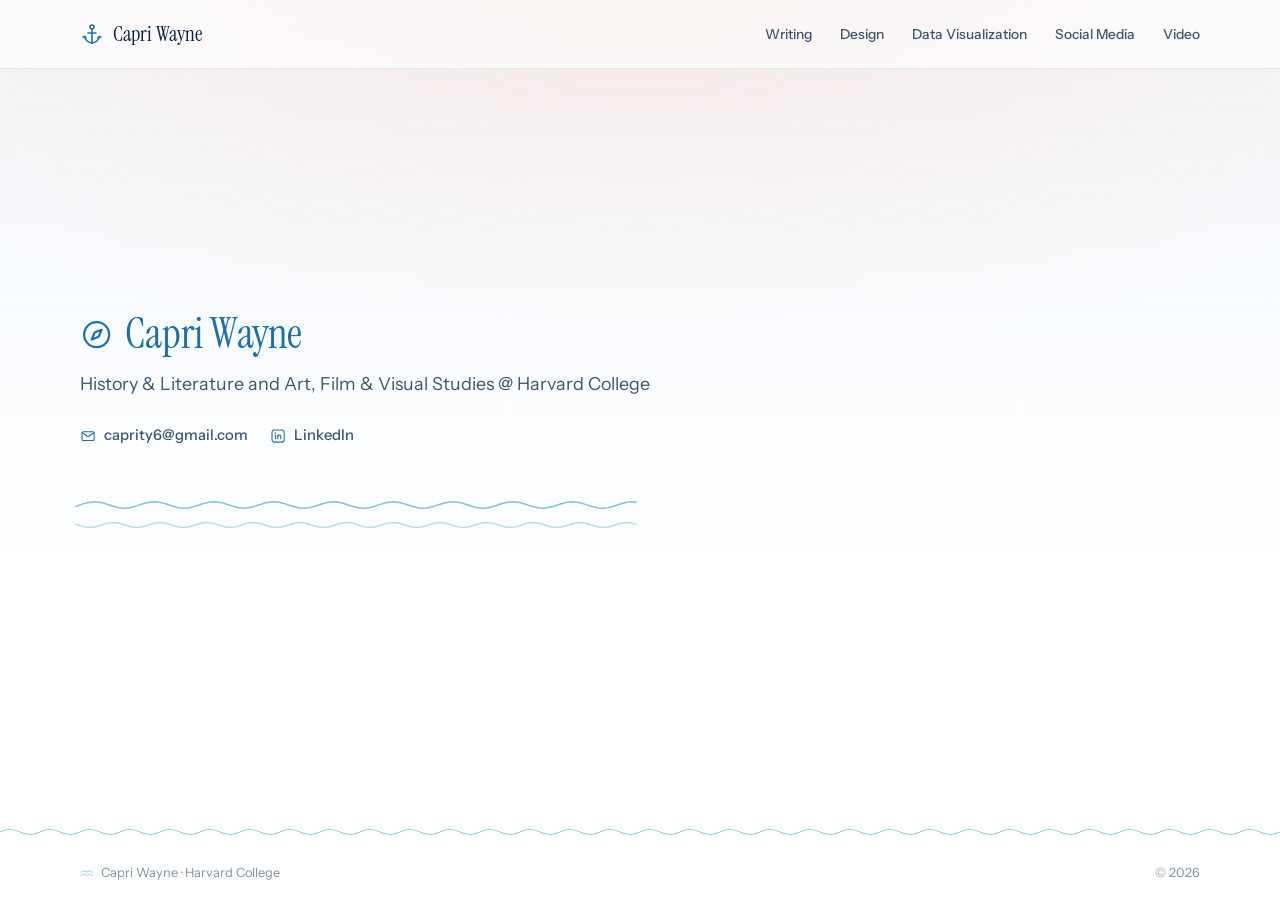
==== commit e3d15e4c: "Add screenwriting, contact links, link preview, and boat cursor - Screenwriting section on Writing: " ====
--- a/index.html
+++ b/index.html
@@ -4,11 +4,26 @@
   <meta charset="utf-8">
   <meta name="viewport" content="width=device-width, initial-scale=1">
   <title>Capri Wayne</title>
-  <meta name="description" content="Capri Wayne: writing, design, data visualization, social media, and video.">
+  <meta name="description" content="History &amp; Literature and Art, Film &amp; Visual Studies @ Harvard College. Writing, design, data visualization, social media, and video.">
+  <link rel="canonical" href="https://capriwayne.github.io/">
+  <meta property="og:type" content="website">
+  <meta property="og:site_name" content="Capri Wayne">
+  <meta property="og:title" content="Capri Wayne · Portfolio">
+  <meta property="og:description" content="History &amp; Literature and Art, Film &amp; Visual Studies @ Harvard College. Writing, design, data visualization, social media, and video.">
+  <meta property="og:url" content="https://capriwayne.github.io/">
+  <meta property="og:image" content="https://capriwayne.github.io/files/og-image.png?v=1">
+  <meta property="og:image:width" content="1200">
+  <meta property="og:image:height" content="630">
+  <meta property="og:image:alt" content="Capri Wayne, portfolio: History &amp; Literature and Art, Film &amp; Visual Studies at Harvard College">
+  <meta name="twitter:card" content="summary_large_image">
+  <meta name="twitter:title" content="Capri Wayne · Portfolio">
+  <meta name="twitter:description" content="History &amp; Literature and Art, Film &amp; Visual Studies @ Harvard College. Writing, design, data visualization, social media, and video.">
+  <meta name="twitter:image" content="https://capriwayne.github.io/files/og-image.png?v=1">
+  <meta name="theme-color" content="#ffffff">
   <link rel="preconnect" href="https://fonts.googleapis.com">
   <link rel="preconnect" href="https://fonts.gstatic.com" crossorigin>
   <link href="https://fonts.googleapis.com/css2?family=Instrument+Sans:wght@400;500;600&family=Instrument+Serif:ital@0;1&display=swap" rel="stylesheet">
-  <link rel="stylesheet" href="assets/css/style.css?v=10">
+  <link rel="stylesheet" href="assets/css/style.css?v=13">
 </head>
 <body data-page="home">
   <header class="site-header" id="site-header"></header>
@@ -19,7 +34,7 @@
     <img alt="">
     <p class="lb-caption"></p>
   </dialog>
-  <script src="data/content.js?v=10"></script>
-  <script src="assets/js/site.js?v=10"></script>
+  <script src="data/content.js?v=13"></script>
+  <script src="assets/js/site.js?v=13"></script>
 </body>
 </html>
--- a/assets/css/style.css
+++ b/assets/css/style.css
@@ -331,7 +331,7 @@
 }
 .home-name.hold .icon { opacity: 0; transform: rotate(-120deg); }
 .home-name .icon { transition: opacity .6s ease, transform 1.4s cubic-bezier(.2, .7, .2, 1); }
-.home-name.hold ~ .home-bio, .home-name.hold ~ .home-waves { opacity: 0; transform: translateY(6px); }
+.home-name.hold ~ .home-bio, .home-name.hold ~ .home-contact, .home-name.hold ~ .home-waves { opacity: 0; transform: translateY(6px); }
 .home-bio { transition: opacity .8s ease .1s, transform .8s ease .1s; }
 .home-waves { transition: opacity 1s ease .35s, transform 1s ease .35s; }
 @keyframes ink-draw { to { stroke-dashoffset: 0; } }
@@ -341,3 +341,53 @@
 .home-waves { width: min(560px, 100%); height: 64px; margin-top: 28px; margin-left: -4px; overflow: visible; }
 .home-waves path { animation: none; vector-effect: non-scaling-stroke; }
 .home-waves path:nth-child(2) { opacity: .55; }
+
+/* ============ Cursor: paper boat, anchor over links ============ */
+@media (hover: hover) and (pointer: fine) {
+  html, body { cursor: url("data:image/svg+xml,%3Csvg xmlns='http://www.w3.org/2000/svg' width='32' height='32' viewBox='0 0 32 32'%3E%3Cg stroke-linejoin='round' stroke-linecap='round'%3E%3Cg fill='none' stroke='%23ffffff' stroke-width='4'%3E%3Cpath d='M16 3 L16 20 L5 20 Z'/%3E%3Cpath d='M17.5 7 L26 20 L17.5 20 Z'/%3E%3Cpath d='M2 21 L30 21 L25 28 L7 28 Z'/%3E%3C/g%3E%3Cpath d='M16 3 L16 20 L5 20 Z' fill='%23ffffff' stroke='%230b2340' stroke-width='1.6'/%3E%3Cpath d='M17.5 7 L26 20 L17.5 20 Z' fill='%23d7ecf4' stroke='%230b2340' stroke-width='1.6'/%3E%3Cpath d='M2 21 L30 21 L25 28 L7 28 Z' fill='%231d6fa5' stroke='%230b2340' stroke-width='1.6'/%3E%3C/g%3E%3C/svg%3E") 16 3, auto; }
+  a, button, [role="tab"], .g-item, summary, label[for] { cursor: url("data:image/svg+xml,%3Csvg xmlns='http://www.w3.org/2000/svg' width='32' height='32' viewBox='0 0 32 32'%3E%3Cg fill='none' stroke-linecap='round' stroke-linejoin='round'%3E%3Cg stroke='%23ffffff' stroke-width='5'%3E%3Ccircle cx='16' cy='5.5' r='2.8'/%3E%3Cpath d='M16 8.3V28'/%3E%3Cpath d='M10.5 13h11'/%3E%3Cpath d='M5.5 19c1 5 5.2 9 10.5 9s9.5-4 10.5-9'/%3E%3Cpath d='M3.5 20.5l2-1.5 2 2'/%3E%3Cpath d='M28.5 20.5l-2-1.5-2 2'/%3E%3C/g%3E%3Cg stroke='%231d6fa5' stroke-width='2'%3E%3Ccircle cx='16' cy='5.5' r='2.8'/%3E%3Cpath d='M16 8.3V28'/%3E%3Cpath d='M10.5 13h11'/%3E%3Cpath d='M5.5 19c1 5 5.2 9 10.5 9s9.5-4 10.5-9'/%3E%3Cpath d='M3.5 20.5l2-1.5 2 2'/%3E%3Cpath d='M28.5 20.5l-2-1.5-2 2'/%3E%3C/g%3E%3C/g%3E%3C/svg%3E") 16 5, pointer; }
+  input, textarea, [contenteditable] { cursor: text; }
+  .lightbox, .lightbox::backdrop { cursor: url("data:image/svg+xml,%3Csvg xmlns='http://www.w3.org/2000/svg' width='32' height='32' viewBox='0 0 32 32'%3E%3Cg fill='none' stroke-linecap='round' stroke-linejoin='round'%3E%3Cg stroke='%23ffffff' stroke-width='5'%3E%3Ccircle cx='16' cy='5.5' r='2.8'/%3E%3Cpath d='M16 8.3V28'/%3E%3Cpath d='M10.5 13h11'/%3E%3Cpath d='M5.5 19c1 5 5.2 9 10.5 9s9.5-4 10.5-9'/%3E%3Cpath d='M3.5 20.5l2-1.5 2 2'/%3E%3Cpath d='M28.5 20.5l-2-1.5-2 2'/%3E%3C/g%3E%3Cg stroke='%231d6fa5' stroke-width='2'%3E%3Ccircle cx='16' cy='5.5' r='2.8'/%3E%3Cpath d='M16 8.3V28'/%3E%3Cpath d='M10.5 13h11'/%3E%3Cpath d='M5.5 19c1 5 5.2 9 10.5 9s9.5-4 10.5-9'/%3E%3Cpath d='M3.5 20.5l2-1.5 2 2'/%3E%3Cpath d='M28.5 20.5l-2-1.5-2 2'/%3E%3C/g%3E%3C/g%3E%3C/svg%3E") 16 5, pointer; }
+}
+
+/* Click ripple */
+.ripple {
+  position: fixed; z-index: 9999; pointer-events: none;
+  width: 44px; height: 44px; margin: -22px 0 0 -22px; border-radius: 50%;
+  border: 1.5px solid var(--accent); opacity: .55;
+  animation: ripple .7s cubic-bezier(.2, .7, .3, 1) forwards;
+}
+.ripple.r2 { border-color: var(--foam); animation-delay: .12s; opacity: 0; }
+@keyframes ripple { 0% { transform: scale(.15); opacity: .6; } 100% { transform: scale(1.25); opacity: 0; } }
+
+/* Home contact links */
+.home-contact {
+  list-style: none; display: flex; flex-wrap: wrap; gap: 10px 22px; margin: 22px 0 0; padding: 0;
+  transition: opacity .8s ease .2s, transform .8s ease .2s;
+}
+.home-contact a {
+  display: inline-flex; align-items: center; gap: 8px; font-size: .92rem; font-weight: 500;
+  color: var(--ink-2); text-decoration: none; padding: 4px 0; border-bottom: 1px solid transparent;
+  transition: color .15s, border-color .15s;
+}
+.home-contact a:hover { color: var(--accent); border-bottom-color: currentColor; }
+.home-contact .icon { color: var(--accent); width: 1.1em; height: 1.1em; }
+
+/* ============ Screenwriting ============ */
+.plays { display: grid; gap: 32px; grid-template-columns: repeat(auto-fill, minmax(min(100%, 380px), 1fr)); }
+.play-card {
+  display: flex; flex-direction: column; gap: 14px; padding: 34px 32px 30px;
+  background: var(--surface); border: 1px solid var(--rule); border-radius: var(--r);
+  box-shadow: 10px 10px 0 var(--surface-2);
+  transition: transform .2s ease, box-shadow .2s ease;
+}
+.play-card:hover { transform: translate(-2px, -2px); box-shadow: 12px 12px 0 color-mix(in srgb, var(--foam) 35%, var(--surface-2)); }
+.play-card h3 { font-family: var(--display); font-style: italic; font-weight: 400; font-size: 2.2rem; line-height: 1.05; color: var(--accent); }
+.logline { margin: 4px 0 0; font-size: 1.02rem; line-height: 1.6; color: var(--ink-2); }
+.awards { margin: 4px 0 0; padding-top: 16px; border-top: 1px solid var(--rule); font-size: .92rem; line-height: 1.55; color: var(--ink-2); }
+.awards span {
+  display: block; margin-bottom: 4px; font-size: .68rem; font-weight: 600; letter-spacing: .14em;
+  text-transform: uppercase; color: var(--accent);
+}
+.play-card .btn { align-self: flex-start; margin-top: auto; }
+.play-card .awards + .btn, .play-card .logline + .btn { margin-top: 10px; }
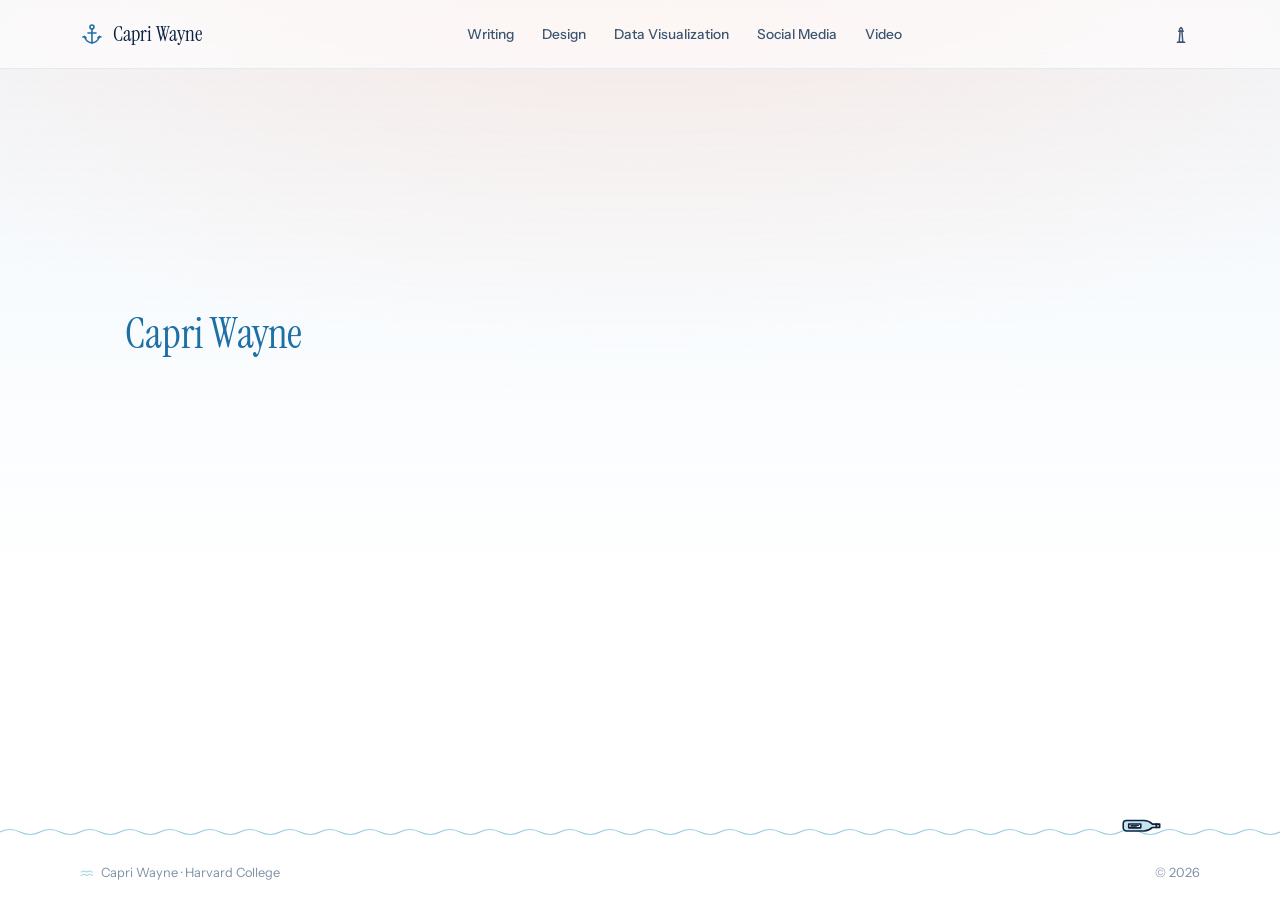
==== commit ec05abb6: "Add interactive touches and new videos - Crimson article photo previews on hover - Boat scroll-progr" ====
--- a/index.html
+++ b/index.html
@@ -23,7 +23,8 @@
   <link rel="preconnect" href="https://fonts.googleapis.com">
   <link rel="preconnect" href="https://fonts.gstatic.com" crossorigin>
   <link href="https://fonts.googleapis.com/css2?family=Instrument+Sans:wght@400;500;600&family=Instrument+Serif:ital@0;1&display=swap" rel="stylesheet">
-  <link rel="stylesheet" href="assets/css/style.css?v=13">
+  <script>try{var t=localStorage.getItem("theme");if(t)document.documentElement.dataset.theme=t}catch(e){}</script>
+  <link rel="stylesheet" href="assets/css/style.css?v=21">
 </head>
 <body data-page="home">
   <header class="site-header" id="site-header"></header>
@@ -34,7 +35,7 @@
     <img alt="">
     <p class="lb-caption"></p>
   </dialog>
-  <script src="data/content.js?v=13"></script>
-  <script src="assets/js/site.js?v=13"></script>
+  <script src="data/content.js?v=21"></script>
+  <script src="assets/js/site.js?v=21"></script>
 </body>
 </html>
--- a/assets/css/style.css
+++ b/assets/css/style.css
@@ -391,3 +391,87 @@
 }
 .play-card .btn { align-self: flex-start; margin-top: auto; }
 .play-card .awards + .btn, .play-card .logline + .btn { margin-top: 10px; }
+
+/* ============ Crimson photo preview ============ */
+.peek {
+  position: fixed; left: 0; top: 0; z-index: 50; width: 300px; pointer-events: none;
+  background: var(--surface); border: 1px solid var(--rule); border-radius: 12px; padding: 8px;
+  box-shadow: 0 2px 4px rgb(11 35 64 / .06), 0 24px 48px -18px rgb(11 35 64 / .45);
+  opacity: 0; scale: .92; transition: opacity .18s ease, scale .25s cubic-bezier(.2, .7, .2, 1);
+  will-change: transform;
+}
+.peek.on { opacity: 1; scale: 1; }
+.peek-img { aspect-ratio: 3 / 2; border-radius: 7px; overflow: hidden; background: var(--surface-2); }
+.peek-img img { width: 100%; height: 100%; object-fit: cover; opacity: 0; transition: opacity .25s ease; }
+.peek.loaded .peek-img img { opacity: 1; }
+.peek-meta { margin: 8px 4px 2px; font-size: .68rem; font-weight: 600; letter-spacing: .12em; text-transform: uppercase; color: var(--accent); }
+.peek-meta:empty { display: none; }
+
+/* ============ Voyage: boat sails along as you scroll ============ */
+.site-header { position: sticky; }
+.voyage {
+  position: absolute; left: 14px; right: 14px; bottom: -7px; height: 14px; pointer-events: none;
+  opacity: 0; transition: opacity .3s ease;
+}
+.voyage.show { opacity: 1; }
+.voyage::before, .voyage::after {
+  content: ""; position: absolute; left: 0; top: 4px; height: 6px;
+  -webkit-mask: url("data:image/svg+xml,%3Csvg xmlns='http://www.w3.org/2000/svg' width='16' height='6' viewBox='0 0 16 6'%3E%3Cpath d='M0 3 Q4 0 8 3 T16 3' fill='none' stroke='black' stroke-width='1.4'/%3E%3C/svg%3E") repeat-x 0 0 / 16px 6px;
+          mask: url("data:image/svg+xml,%3Csvg xmlns='http://www.w3.org/2000/svg' width='16' height='6' viewBox='0 0 16 6'%3E%3Cpath d='M0 3 Q4 0 8 3 T16 3' fill='none' stroke='black' stroke-width='1.4'/%3E%3C/svg%3E") repeat-x 0 0 / 16px 6px;
+}
+.voyage::before { right: 0; background: var(--rule); }
+.voyage::after { width: calc(var(--progress, 0) * 100%); background: var(--foam); }
+.voyage-boat { position: absolute; left: 0; bottom: 4px; width: 21px; height: 21px; will-change: transform; transition: transform .12s linear; }
+.voyage-boat svg { width: 100%; height: 100%; display: block; animation: bob 2.6s ease-in-out infinite; transform-origin: 50% 80%; }
+@keyframes bob { 0%, 100% { transform: translateY(0) rotate(-3deg); } 50% { transform: translateY(-2px) rotate(3deg); } }
+@media (prefers-reduced-motion: reduce) { .voyage-boat svg { animation: none; } .voyage-boat { transition: none; } }
+
+/* ============ Lighthouse toggle ============ */
+.header-inner { position: relative; }
+.theme-toggle {
+  display: grid; place-items: center; width: 38px; height: 38px; flex: none; margin-left: -6px;
+  border: 1px solid transparent; border-radius: 50%; background: transparent; color: var(--ink-2);
+  transition: color .2s, background .2s, border-color .2s;
+}
+.theme-toggle:hover { color: var(--accent); border-color: var(--rule); }
+.theme-toggle .icon { width: 22px; height: 22px; }
+.theme-toggle .beam { opacity: 0; transition: opacity .3s ease; }
+.theme-toggle.lit { color: #f2c66d; }
+.theme-toggle.lit .beam { opacity: 1; }
+@media (max-width: 860px) { .theme-toggle { position: absolute; top: 8px; right: 14px; } }
+
+/* ============ Message in a bottle ============ */
+.bottle {
+  position: absolute; right: 9%; top: -24px; width: 44px; height: 28px; padding: 0;
+  border: 0; background: transparent; animation: float 4.5s ease-in-out infinite;
+}
+.bottle svg { width: 100%; height: 100%; display: block; overflow: visible; }
+.bottle:hover svg { filter: drop-shadow(0 4px 6px rgb(11 35 64 / .2)); }
+@keyframes float { 0%, 100% { transform: translateY(0) rotate(-6deg); } 50% { transform: translateY(-4px) rotate(5deg); } }
+@media (prefers-reduced-motion: reduce) { .bottle { animation: none; } }
+
+.note-bubble {
+  position: absolute; right: calc(9% - 10px); bottom: calc(100% + 34px); z-index: 5;
+  width: max-content; max-width: min(260px, calc(100vw - 32px)); padding: 12px 14px 10px;
+  border: 1px solid var(--rule); border-radius: 14px; background: var(--surface); color: var(--ink);
+  box-shadow: 0 6px 20px rgb(11 35 64 / .12); transform-origin: calc(100% - 32px) 100%;
+  animation: bubble-in .28s cubic-bezier(.2, .7, .2, 1);
+}
+.note-bubble[hidden] { display: none; }
+.note-bubble::after {
+  content: ""; position: absolute; right: 26px; bottom: -7px; width: 12px; height: 12px;
+  background: var(--surface); border-right: 1px solid var(--rule); border-bottom: 1px solid var(--rule);
+  transform: rotate(45deg);
+}
+@keyframes bubble-in { from { opacity: 0; transform: translateY(6px) scale(.92); } }
+.note-text { margin: 0; font-family: var(--display); font-size: 1.12rem; line-height: 1.3; }
+.note-text.unroll { animation: unroll .35s cubic-bezier(.2, .7, .2, 1); }
+@keyframes unroll { from { opacity: 0; transform: translateY(4px); } }
+.note-actions { display: flex; align-items: center; justify-content: flex-end; gap: 6px; margin-top: 6px; }
+.note-next, .note-close {
+  border: 0; background: transparent; color: var(--ink-3); font: 500 .74rem/1 var(--font);
+  padding: 4px 6px; border-radius: 6px;
+}
+.note-close { font-size: 1rem; width: 22px; height: 22px; padding: 0; }
+.note-next:hover, .note-close:hover { background: var(--surface-2); color: var(--accent); }
+@media (prefers-reduced-motion: reduce) { .note-bubble, .note-text.unroll { animation: none; } }
